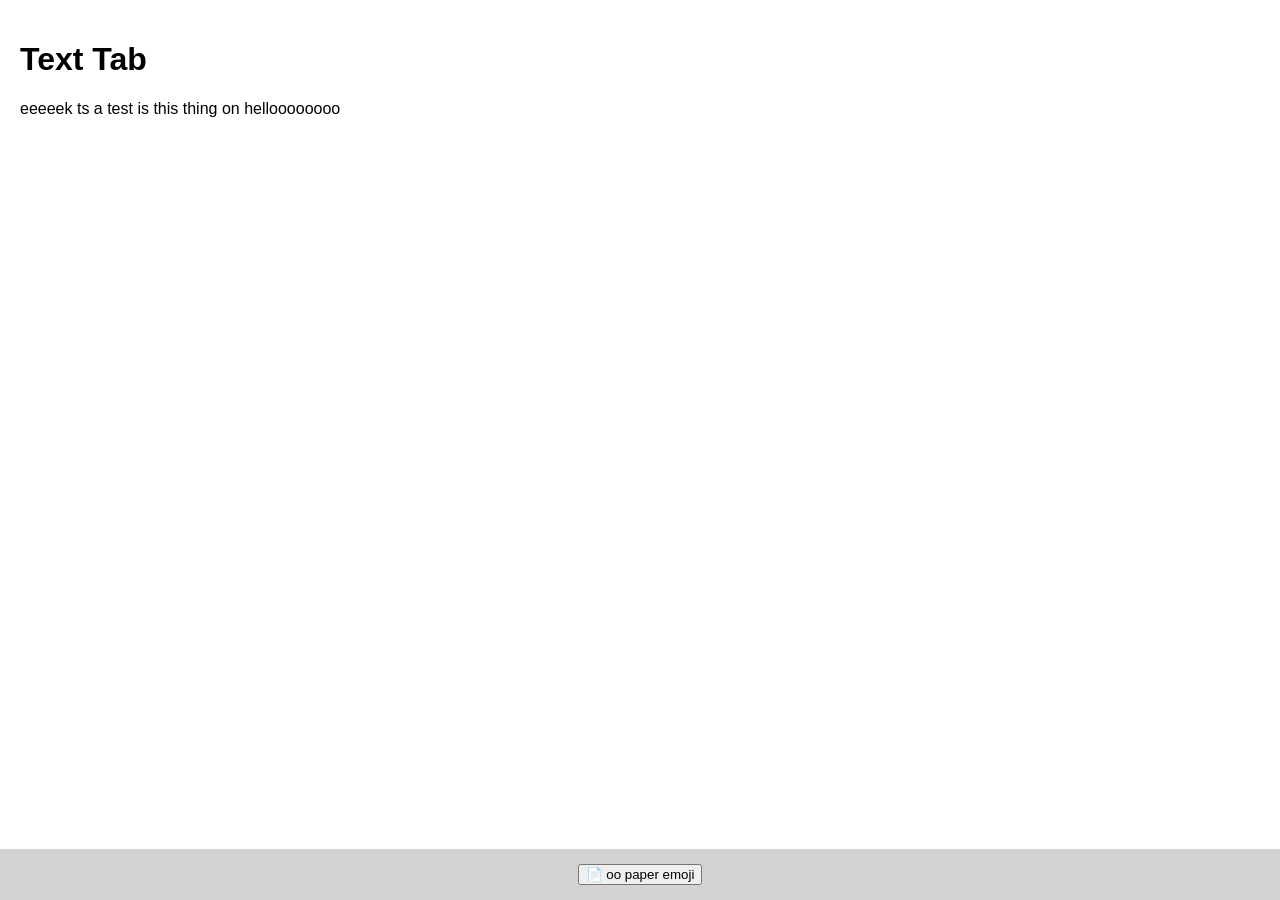
==== index.html @ fd5c5e62 "readme update + quick page 1 setup" ====
<!DOCTYPE html>
<html>
<head>
    <title>My First App</title>
    <link rel="stylesheet" href="style.css">
</head>

<body>
    <div class="app">
        <main>
            <h1>Text Tab</h1>
            <p>eeeeek ts a test is this thing on helloooooooo</p>
        </main>

        <nav>
            <button>📄 oo paper emoji</button>
        </nav>
    </div>
</body>
</html>
---- style.css ----
body {
    font-family: Arial, sans-serif;
    margin: 0;
}

.app {
    height: 100dvh;
    display: flex;
    flex-direction: column;
}

main {
    flex: 1;
    padding: 20px;
    overflow-y: auto;
}

nav {
    display: flex;
    justify-content: center;
    padding: 15px;
    background-color: lightgray;
}
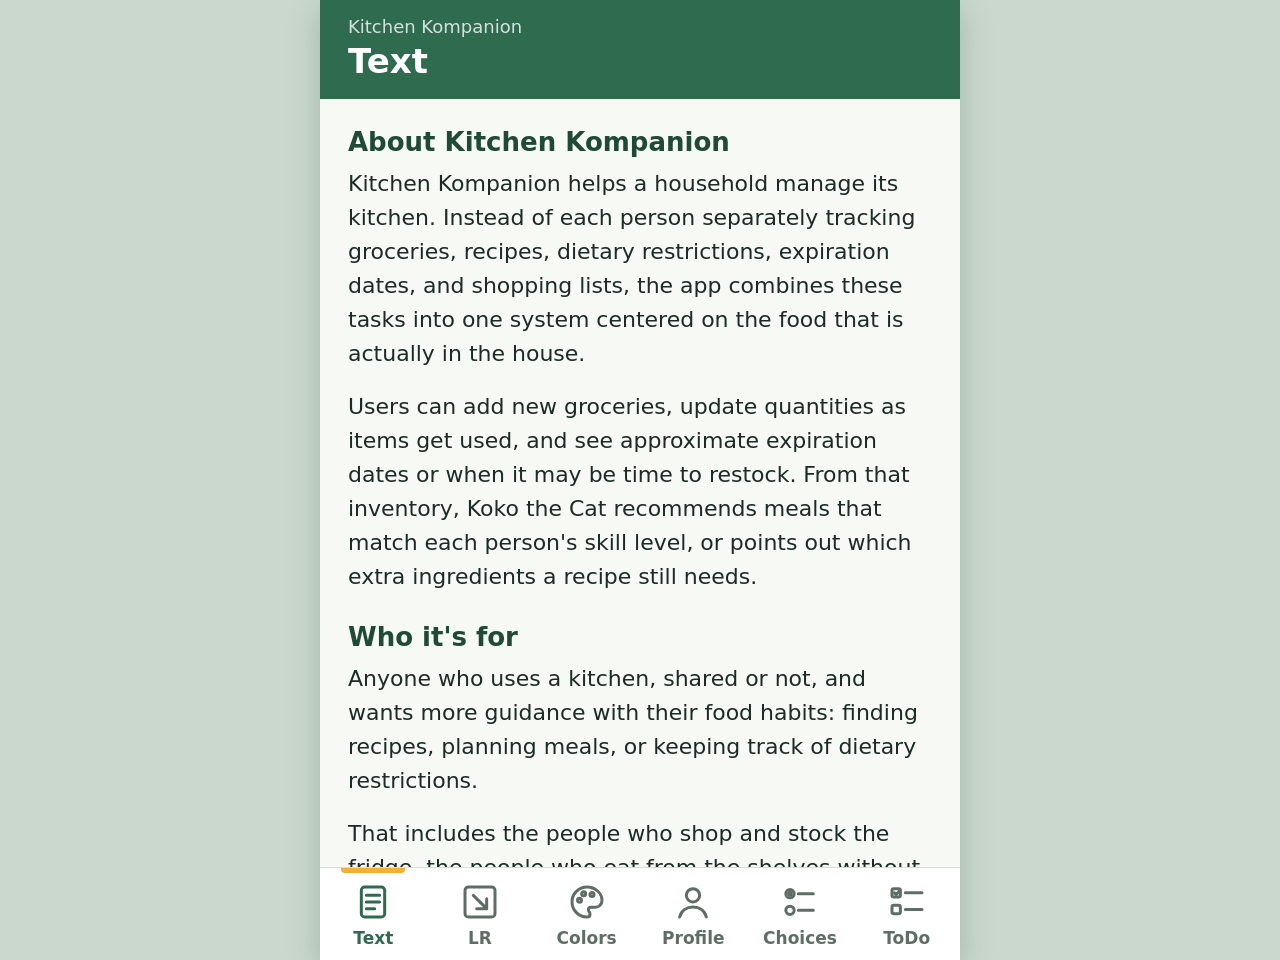
==== commit e17a0b13: "Tabs 3 (colors) and 4 (profile)" ====
--- a/index.html
+++ b/index.html
@@ -1,21 +1,139 @@
+<!DOCTYPE html>
+<html lang="en">
+<head>
+  <meta charset="UTF-8">
+  <meta name="viewport" content="width=device-width, initial-scale=1">
+  <title>Kitchen Kompanion – P1.2 Tabs</title>
+  <link rel="stylesheet" href="style.css">
+</head>
+<body>
+  <div class="device">
+    <header class="app-bar">
+      <span class="app-name">Kitchen Kompanion</span>
+      <h1 id="screen-title">Text</h1>
+    </header>
 
-<!DOCTYPE html>
-<html>
-<head>
-    <title>My First App</title>
-    <link rel="stylesheet" href="style.css">
-</head>
+    <main class="content">
 
-<body>
-    <div class="app">
-        <main>
-            <h1>Text Tab</h1>
-            <p>eeeeek ts a test is this thing on helloooooooo</p>
-        </main>
+      <!-- ========== TAB 1: Text (owner: ____) ========== -->
+      <section id="tab-text" class="panel active" aria-labelledby="screen-title">
+        <h2>About Kitchen Kompanion</h2>
+        <p>Kitchen Kompanion helps a household manage its kitchen. Instead of each person separately tracking groceries, recipes, dietary restrictions, expiration dates, and shopping lists, the app combines these tasks into one system centered on the food that is actually in the house.</p>
+        <p>Users can add new groceries, update quantities as items get used, and see approximate expiration dates or when it may be time to restock. From that inventory, Koko the Cat recommends meals that match each person's skill level, or points out which extra ingredients a recipe still needs.</p>
+        <h2>Who it's for</h2>
+        <p>Anyone who uses a kitchen, shared or not, and wants more guidance with their food habits: finding recipes, planning meals, or keeping track of dietary restrictions.</p>
+        <p>That includes the people who shop and stock the fridge, the people who eat from the shelves without managing them, and children old enough to grab a snack but not old enough to track what they can safely have.</p>
+        <p>A college senior sharing a fridge with three roommates needs to know which food is theirs, which is shared, and which is off limits. An adult with a newly diagnosed digestive condition needs help finding recipes that fit what they can eat now.</p>
+        <p>A middle schooler home alone after school wants to know which snacks they can make without asking a parent or using dangerous equipment. A guardian cooking for a family of five needs help planning the week's meals and a reminder when groceries run low.</p>
+        <h2>Why it matters</h2>
+        <p>When kitchen information is scattered, food goes to waste, duplicate items get bought, and roommates argue over whose groceries are whose. Connecting inventory to shopping lists and recipe suggestions helps people use what they already have and see what they still need.</p>
+        <h2>Privacy</h2>
+        <p>The inventory is shared by design, since everyone who uses the fridge needs to see what's in it. Dietary preferences are not. Restrictions are tied to a single profile, are only visible while that profile is in use, and never require a reason.</p>
+        <p>The app tracks food, not people: no calorie counts, weight, or eating history. Child profiles enforce restrictions rather than log habits.</p>
+        <p class="end-note">You've reached the end of the page.</p>
+      </section>
 
-        <nav>
-            <button>📄 oo paper emoji</button>
-        </nav>
-    </div>
+      <!-- ========== TAB 2: LR (owner: ____) ========== -->
+      <section id="tab-lr" class="panel" aria-labelledby="screen-title">
+        <p class="down-here">Down Here</p>
+      </section>
+
+      <!-- ========== TAB 3: Colors (owner: ____) ========== -->
+      <section id="tab-colors" class="panel" aria-labelledby="screen-title">
+        <p class="color-line line-yellow">Black n yellow black n yellow black n yellow</p>
+        <p class="color-line line-purple">this is purple text on a yellow background :D</p>
+        <h2 class="chart-title">Fridge Contents</h2>
+        <div class="chart-box">
+          <canvas id="pie" role="img" aria-label="Pie chart of fridge contents by category"></canvas>
+        </div>
+      </section>
+
+      <!-- ========== TAB 4: Profile (owner: ____) ========== -->
+      <section id="tab-profile" class="panel" aria-labelledby="screen-title">
+        <div class="profile">
+          <!-- SmileyFace.png must be saved in this same folder (no linking to course servers) -->
+          <button id="smiley-btn" class="smiley-btn" aria-haspopup="dialog">
+            <img src="SmileyFace.png" alt="Smiley face. Tap for a message.">
+          </button>
+          <p class="profile-name"><b>Mayuri Sodi</b></p>
+        </div>
+        <div id="notice" class="notice-backdrop" hidden>
+          <div class="notice" role="dialog" aria-modal="true" aria-labelledby="notice-title">
+            <h2 id="notice-title">Hellooo!</h2>
+            <p>I'm Verity, your personal helper friend! Ask me anything! I Know everything!</p>
+            <button id="notice-close" class="btn">Close</button>
+          </div>
+        </div>
+      </section>
+
+      <!-- ========== TAB 5: Choices (owner: ____) ========== -->
+      <section id="tab-choices" class="panel" aria-labelledby="screen-title">
+        <fieldset class="field">
+          <legend>Cooking skill</legend>
+          <label class="radio"><input type="radio" name="skill" value="beginner" checked> Beginner</label>
+          <label class="radio"><input type="radio" name="skill" value="intermediate"> Intermediate</label>
+          <label class="radio"><input type="radio" name="skill" value="advanced"> Advanced</label>
+        </fieldset>
+        <div class="field">
+          <label for="meal" class="field-label">Meal</label>
+          <select id="meal">
+            <option value="breakfast">Breakfast</option>
+            <option value="lunch">Lunch</option>
+            <option value="dinner" selected>Dinner</option>
+            <option value="snack">Snack</option>
+          </select>
+        </div>
+        <button id="choices-btn" class="btn">Show my pick</button>
+        <p id="choices-output" class="output" aria-live="polite"></p>
+      </section>
+
+      <!-- ========== TAB 6: ToDo (owner: ____) ========== -->
+      <section id="tab-todo" class="panel" aria-labelledby="screen-title">
+        <div class="todo-add">
+          <label for="todo-input" class="sr-only">New item</label>
+          <input id="todo-input" type="text" placeholder="Add an item, e.g. buy eggs" autocomplete="off">
+          <button id="todo-add-btn" class="btn">Add</button>
+        </div>
+        <ul id="todo-list" class="todo-list"></ul>
+        <p id="todo-empty" class="todo-empty" hidden>Nothing on the list. Type an item above and tap Add.</p>
+      </section>
+
+    </main>
+
+    <!-- ========== Bottom tab bar (shared) ========== -->
+    <nav class="tab-bar" aria-label="Tabs">
+      <button class="tab active" data-tab="tab-text" data-title="Text" aria-current="page">
+        <svg viewBox="0 0 24 24" aria-hidden="true"><rect x="5" y="3" width="14" height="18" rx="2"/><path d="M8 8h8M8 12h8M8 16h5"/></svg>
+        <span>Text</span>
+      </button>
+      <button class="tab" data-tab="tab-lr" data-title="LR">
+        <svg viewBox="0 0 24 24" aria-hidden="true"><rect x="3" y="3" width="18" height="18" rx="2"/><path d="M8 8l8 8M16 10v6h-6"/></svg>
+        <span>LR</span>
+      </button>
+      <button class="tab" data-tab="tab-colors" data-title="Colors">
+        <svg viewBox="0 0 24 24" aria-hidden="true"><path d="M12 3a9 9 0 1 0 0 18c1.2 0 1.8-.8 1.8-1.7 0-1.3-1-1.6-1-2.6 0-.9.7-1.6 1.7-1.6H17a4 4 0 0 0 4-4c0-4.4-4-8.1-9-8.1z"/><circle cx="7.5" cy="11" r="1.2"/><circle cx="10" cy="7" r="1.2"/><circle cx="15" cy="7.5" r="1.2"/></svg>
+        <span>Colors</span>
+      </button>
+      <button class="tab" data-tab="tab-profile" data-title="Profile">
+        <svg viewBox="0 0 24 24" aria-hidden="true"><circle cx="12" cy="8" r="4"/><path d="M4 21c1-4 4.3-6 8-6s7 2 8 6"/></svg>
+        <span>Profile</span>
+      </button>
+      <button class="tab" data-tab="tab-choices" data-title="Choices">
+        <svg viewBox="0 0 24 24" aria-hidden="true"><circle cx="6" cy="7" r="2.5"/><circle cx="6" cy="7" r=".8" class="fill"/><circle cx="6" cy="17" r="2.5"/><path d="M11 7h9M11 17h9"/></svg>
+        <span>Choices</span>
+      </button>
+      <button class="tab" data-tab="tab-todo" data-title="ToDo">
+        <svg viewBox="0 0 24 24" aria-hidden="true"><rect x="3" y="4" width="5" height="5" rx="1"/><path d="M4.5 6.5l1 1 2-2"/><rect x="3" y="14" width="5" height="5" rx="1"/><path d="M11 6.5h10M11 16.5h10"/></svg>
+        <span>ToDo</span>
+      </button>
+    </nav>
+  </div>
+
+  <!-- Chart.js v4.5.1 + chartjs-plugin-datalabels v2.2.0 (MIT), from the CMSC434 P1.2 example code.
+       Saved locally in lib/ so the app runs offline. Sources:
+       https://www.chartjs.org  and  https://chartjs-plugin-datalabels.netlify.app -->
+  <script src="lib/chart.umd.min.js"></script>
+  <script src="lib/chartjs-plugin-datalabels.js"></script>
+  <script src="app.js"></script>
 </body>
 </html>
--- a/style.css
+++ b/style.css
@@ -1,24 +1,214 @@
+/* =========================================================
+   Kitchen Kompanion – P1.2 tab prototype
+   Device: 640x960 div, per the Fall 2026 CMSC434 device specs
+   (8.3" diagonal tablet). Zoom Chrome so it appears ~8.3" diagonal.
+   ========================================================= */
+:root {
+  --device-w: 640px;
+  --device-h: 960px;
+
+  --basil: #2F6B4F;      /* primary */
+  --basil-dark: #1F4A37;
+  --yolk: #F2B134;       /* accent */
+  --leaf: #F6F9F4;       /* app background */
+  --ink: #1D2B24;        /* text */
+  --muted: #5E6E66;
+  --line: #D5DFD7;
+
+  --font: system-ui, -apple-system, "Segoe UI", Roboto, sans-serif;
+}
+
+* { box-sizing: border-box; }
 
 body {
-    font-family: Arial, sans-serif;
-    margin: 0;
-}
-
-.app {
-    height: 100dvh;
-    display: flex;
-    flex-direction: column;
-}
-
-main {
-    flex: 1;
-    padding: 20px;
-    overflow-y: auto;
-}
-
-nav {
-    display: flex;
-    justify-content: center;
-    padding: 15px;
-    background-color: lightgray;
-}
+  margin: 0;
+  min-height: 100vh;
+  display: grid;
+  place-items: center;
+  background: #CBD8CE;
+  font-family: var(--font);
+  color: var(--ink);
+}
+
+/* ---------- Device frame ---------- */
+.device {
+  width: var(--device-w);
+  height: var(--device-h);
+  display: flex;
+  flex-direction: column;
+  background: var(--leaf);
+  overflow: hidden;
+  box-shadow: 0 10px 30px rgba(31, 74, 55, .25);
+}
+
+.app-bar {
+  flex: none;
+  padding: 16px 28px 18px;
+  background: var(--basil);
+  color: #fff;
+}
+.app-name { font-size: 18px; opacity: .8; }
+.app-bar h1 { margin: 4px 0 0; font-size: 34px; font-weight: 700; }
+
+/* Content area: everything between the app bar and the tab bar */
+.content {
+  flex: 1;
+  position: relative;
+  overflow: hidden;            /* only the active panel scrolls */
+}
+.panel {
+  position: absolute;
+  inset: 0;
+  padding: 28px;
+  overflow-y: auto;
+  display: none;
+}
+.panel.active { display: block; }
+
+/* ---------- Bottom tab bar ---------- */
+.tab-bar {
+  flex: none;
+  display: grid;
+  grid-template-columns: repeat(6, 1fr);
+  border-top: 1px solid var(--line);
+  background: #fff;
+}
+.tab {
+  position: relative;
+  display: flex;
+  flex-direction: column;
+  align-items: center;
+  gap: 6px;
+  padding: 14px 0 12px;
+  border: 0;
+  background: none;
+  color: var(--muted);
+  font: 600 17px var(--font);
+  cursor: pointer;
+}
+.tab svg {
+  width: 40px; height: 40px;
+  fill: none; stroke: currentColor; stroke-width: 1.8;
+  stroke-linecap: round; stroke-linejoin: round;
+}
+.tab svg .fill { fill: currentColor; }
+.tab.active { color: var(--basil); }
+.tab.active::before {           /* yolk indicator on the active tab */
+  content: "";
+  position: absolute; top: 0; left: 20%; right: 20%;
+  height: 5px; border-radius: 0 0 4px 4px;
+  background: var(--yolk);
+}
+.tab:focus-visible, .btn:focus-visible, .smiley-btn:focus-visible {
+  outline: 3px solid var(--yolk); outline-offset: 2px;
+}
+
+/* ---------- Shared bits ---------- */
+h2 { font-size: 26px; margin: 28px 0 10px; color: var(--basil-dark); }
+.panel > h2:first-child { margin-top: 0; }
+.btn {
+  border: 0; border-radius: 12px;
+  padding: 16px 28px;
+  background: var(--basil); color: #fff;
+  font: 600 22px var(--font);
+  cursor: pointer;
+}
+.btn:active { background: var(--basil-dark); }
+.sr-only {
+  position: absolute; width: 1px; height: 1px;
+  overflow: hidden; clip: rect(0 0 0 0); white-space: nowrap;
+}
+
+/* ---------- TAB 1: Text ---------- */
+#tab-text p { line-height: 1.55; margin: 0 0 18px; font-size: 22px; max-width: 34em; }
+#tab-text .end-note { color: var(--muted); font-style: italic; }
+
+/* ---------- TAB 2: LR ---------- */
+#tab-lr .down-here {
+  position: absolute;
+  right: 28px;
+  bottom: 24px;
+  margin: 0;
+  font-size: 28px;
+  font-weight: 700;
+}
+
+/* ---------- TAB 3: Colors ---------- */
+.color-line { margin: 0 0 12px; padding: 16px 20px; font-size: 26px; font-weight: 700; }
+.line-yellow { color: yellow; background-color: black; }
+.line-purple { color: purple; background-color: yellow; }
+.chart-title { margin-top: 28px; }
+.chart-box { position: relative; width: 100%; height: 480px; }
+
+/* ---------- TAB 4: Profile ---------- */
+.profile {
+  height: 100%;
+  display: flex; flex-direction: column;
+  align-items: center; justify-content: center;
+  text-align: center;
+}
+.smiley-btn { border: 0; padding: 0; background: none; cursor: pointer; border-radius: 50%; }
+.smiley-btn img { display: block; width: 300px; height: 300px; object-fit: contain; }
+.profile-name { margin: 24px 0 0; font-size: 34px; }
+
+.notice-backdrop {
+  position: absolute; inset: 0;
+  display: grid; place-items: center;
+  background: rgba(29, 43, 36, .45);
+}
+.notice-backdrop[hidden] { display: none; }
+.notice {
+  width: 70%;
+  padding: 32px;
+  border-radius: 18px;
+  font-size: 24px;
+  background: #fff;
+  text-align: center;
+  box-shadow: 0 8px 24px rgba(0,0,0,.2);
+}
+.notice h2 { margin: 0 0 10px; font-size: 30px; }
+.notice p { margin: 0 0 24px; }
+
+/* ---------- TAB 5: Choices ---------- */
+.field { margin: 0 0 30px; border: 0; padding: 0; }
+.field legend, .field-label {
+  display: block; margin-bottom: 12px;
+  font-size: 24px; font-weight: 700; color: var(--basil-dark);
+}
+.radio { display: flex; align-items: center; gap: 16px; padding: 12px 0; font-size: 24px; }
+.radio input { width: 30px; height: 30px; accent-color: var(--basil); }
+#meal {
+  width: 100%; padding: 16px;
+  border: 1px solid var(--line); border-radius: 12px;
+  background: #fff; font: 24px var(--font);
+}
+.output {
+  margin-top: 28px; padding: 20px;
+  border-left: 6px solid var(--yolk);
+  background: #fff; line-height: 1.45; font-size: 24px;
+}
+.output:empty { display: none; }
+
+/* ---------- TAB 6: ToDo ---------- */
+.todo-add { display: flex; gap: 12px; margin-bottom: 20px; }
+#todo-input {
+  flex: 1; min-width: 0;
+  padding: 16px; border: 1px solid var(--line); border-radius: 12px;
+  font: 24px var(--font);
+}
+.todo-list { list-style: none; padding: 0; margin: 0; }
+.todo-item {
+  display: flex; align-items: center; gap: 16px;
+  padding: 18px 6px;
+  border-bottom: 1px solid var(--line);
+}
+.todo-item label { flex: 1; display: flex; align-items: center; gap: 16px; font-size: 24px; }
+.todo-item input[type="checkbox"] { width: 30px; height: 30px; accent-color: var(--basil); }
+.todo-item.done span { text-decoration: line-through; color: var(--muted); }
+.todo-delete {
+  border: 0; background: none; cursor: pointer;
+  width: 52px; height: 52px; border-radius: 10px;
+  font-size: 34px; line-height: 1; color: #B3261E;
+}
+.todo-delete:hover { background: #FBE9E7; }
+.todo-empty { color: var(--muted); text-align: center; margin-top: 40px; font-size: 22px; }
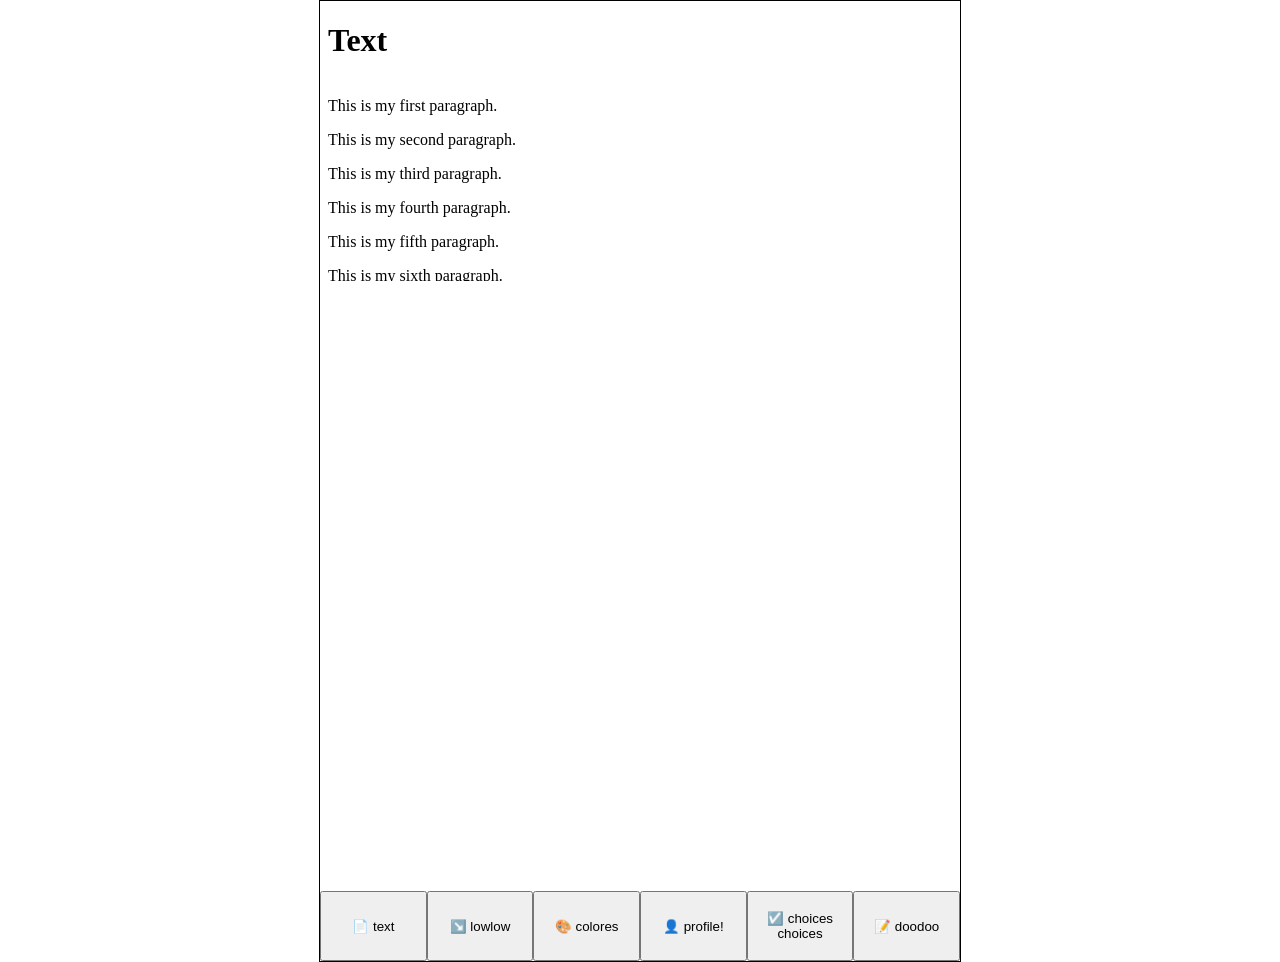
==== commit 70f9bd61: "Added tabs 1 and 2 + framework for other tabs" ====
--- a/index.html
+++ b/index.html
@@ -1,139 +1,26 @@
 <!DOCTYPE html>
-<html lang="en">
+<html>
 <head>
-  <meta charset="UTF-8">
-  <meta name="viewport" content="width=device-width, initial-scale=1">
-  <title>Kitchen Kompanion – P1.2 Tabs</title>
-  <link rel="stylesheet" href="style.css">
+    <title>CMSC434</title>
+    <link rel="stylesheet" href="style.css">
 </head>
+
 <body>
-  <div class="device">
-    <header class="app-bar">
-      <span class="app-name">Kitchen Kompanion</span>
-      <h1 id="screen-title">Text</h1>
-    </header>
+    <div class="app">
 
-    <main class="content">
+        <iframe id="content" src="tab1.html"></iframe>
 
-      <!-- ========== TAB 1: Text (owner: ____) ========== -->
-      <section id="tab-text" class="panel active" aria-labelledby="screen-title">
-        <h2>About Kitchen Kompanion</h2>
-        <p>Kitchen Kompanion helps a household manage its kitchen. Instead of each person separately tracking groceries, recipes, dietary restrictions, expiration dates, and shopping lists, the app combines these tasks into one system centered on the food that is actually in the house.</p>
-        <p>Users can add new groceries, update quantities as items get used, and see approximate expiration dates or when it may be time to restock. From that inventory, Koko the Cat recommends meals that match each person's skill level, or points out which extra ingredients a recipe still needs.</p>
-        <h2>Who it's for</h2>
-        <p>Anyone who uses a kitchen, shared or not, and wants more guidance with their food habits: finding recipes, planning meals, or keeping track of dietary restrictions.</p>
-        <p>That includes the people who shop and stock the fridge, the people who eat from the shelves without managing them, and children old enough to grab a snack but not old enough to track what they can safely have.</p>
-        <p>A college senior sharing a fridge with three roommates needs to know which food is theirs, which is shared, and which is off limits. An adult with a newly diagnosed digestive condition needs help finding recipes that fit what they can eat now.</p>
-        <p>A middle schooler home alone after school wants to know which snacks they can make without asking a parent or using dangerous equipment. A guardian cooking for a family of five needs help planning the week's meals and a reminder when groceries run low.</p>
-        <h2>Why it matters</h2>
-        <p>When kitchen information is scattered, food goes to waste, duplicate items get bought, and roommates argue over whose groceries are whose. Connecting inventory to shopping lists and recipe suggestions helps people use what they already have and see what they still need.</p>
-        <h2>Privacy</h2>
-        <p>The inventory is shared by design, since everyone who uses the fridge needs to see what's in it. Dietary preferences are not. Restrictions are tied to a single profile, are only visible while that profile is in use, and never require a reason.</p>
-        <p>The app tracks food, not people: no calorie counts, weight, or eating history. Child profiles enforce restrictions rather than log habits.</p>
-        <p class="end-note">You've reached the end of the page.</p>
-      </section>
+        <nav>
+            <button onclick="openTab('tab1.html')">📄 text</button>
+            <button onclick="openTab('tab2.html')">↘️ lowlow</button>
+            <button>🎨 colores </button>
+            <button>👤 profile!</button>
+            <button>☑️ choices choices</button>
+            <button>📝 doodoo</button>
+        </nav>
 
-      <!-- ========== TAB 2: LR (owner: ____) ========== -->
-      <section id="tab-lr" class="panel" aria-labelledby="screen-title">
-        <p class="down-here">Down Here</p>
-      </section>
+    </div>
 
-      <!-- ========== TAB 3: Colors (owner: ____) ========== -->
-      <section id="tab-colors" class="panel" aria-labelledby="screen-title">
-        <p class="color-line line-yellow">Black n yellow black n yellow black n yellow</p>
-        <p class="color-line line-purple">this is purple text on a yellow background :D</p>
-        <h2 class="chart-title">Fridge Contents</h2>
-        <div class="chart-box">
-          <canvas id="pie" role="img" aria-label="Pie chart of fridge contents by category"></canvas>
-        </div>
-      </section>
-
-      <!-- ========== TAB 4: Profile (owner: ____) ========== -->
-      <section id="tab-profile" class="panel" aria-labelledby="screen-title">
-        <div class="profile">
-          <!-- SmileyFace.png must be saved in this same folder (no linking to course servers) -->
-          <button id="smiley-btn" class="smiley-btn" aria-haspopup="dialog">
-            <img src="SmileyFace.png" alt="Smiley face. Tap for a message.">
-          </button>
-          <p class="profile-name"><b>Mayuri Sodi</b></p>
-        </div>
-        <div id="notice" class="notice-backdrop" hidden>
-          <div class="notice" role="dialog" aria-modal="true" aria-labelledby="notice-title">
-            <h2 id="notice-title">Hellooo!</h2>
-            <p>I'm Verity, your personal helper friend! Ask me anything! I Know everything!</p>
-            <button id="notice-close" class="btn">Close</button>
-          </div>
-        </div>
-      </section>
-
-      <!-- ========== TAB 5: Choices (owner: ____) ========== -->
-      <section id="tab-choices" class="panel" aria-labelledby="screen-title">
-        <fieldset class="field">
-          <legend>Cooking skill</legend>
-          <label class="radio"><input type="radio" name="skill" value="beginner" checked> Beginner</label>
-          <label class="radio"><input type="radio" name="skill" value="intermediate"> Intermediate</label>
-          <label class="radio"><input type="radio" name="skill" value="advanced"> Advanced</label>
-        </fieldset>
-        <div class="field">
-          <label for="meal" class="field-label">Meal</label>
-          <select id="meal">
-            <option value="breakfast">Breakfast</option>
-            <option value="lunch">Lunch</option>
-            <option value="dinner" selected>Dinner</option>
-            <option value="snack">Snack</option>
-          </select>
-        </div>
-        <button id="choices-btn" class="btn">Show my pick</button>
-        <p id="choices-output" class="output" aria-live="polite"></p>
-      </section>
-
-      <!-- ========== TAB 6: ToDo (owner: ____) ========== -->
-      <section id="tab-todo" class="panel" aria-labelledby="screen-title">
-        <div class="todo-add">
-          <label for="todo-input" class="sr-only">New item</label>
-          <input id="todo-input" type="text" placeholder="Add an item, e.g. buy eggs" autocomplete="off">
-          <button id="todo-add-btn" class="btn">Add</button>
-        </div>
-        <ul id="todo-list" class="todo-list"></ul>
-        <p id="todo-empty" class="todo-empty" hidden>Nothing on the list. Type an item above and tap Add.</p>
-      </section>
-
-    </main>
-
-    <!-- ========== Bottom tab bar (shared) ========== -->
-    <nav class="tab-bar" aria-label="Tabs">
-      <button class="tab active" data-tab="tab-text" data-title="Text" aria-current="page">
-        <svg viewBox="0 0 24 24" aria-hidden="true"><rect x="5" y="3" width="14" height="18" rx="2"/><path d="M8 8h8M8 12h8M8 16h5"/></svg>
-        <span>Text</span>
-      </button>
-      <button class="tab" data-tab="tab-lr" data-title="LR">
-        <svg viewBox="0 0 24 24" aria-hidden="true"><rect x="3" y="3" width="18" height="18" rx="2"/><path d="M8 8l8 8M16 10v6h-6"/></svg>
-        <span>LR</span>
-      </button>
-      <button class="tab" data-tab="tab-colors" data-title="Colors">
-        <svg viewBox="0 0 24 24" aria-hidden="true"><path d="M12 3a9 9 0 1 0 0 18c1.2 0 1.8-.8 1.8-1.7 0-1.3-1-1.6-1-2.6 0-.9.7-1.6 1.7-1.6H17a4 4 0 0 0 4-4c0-4.4-4-8.1-9-8.1z"/><circle cx="7.5" cy="11" r="1.2"/><circle cx="10" cy="7" r="1.2"/><circle cx="15" cy="7.5" r="1.2"/></svg>
-        <span>Colors</span>
-      </button>
-      <button class="tab" data-tab="tab-profile" data-title="Profile">
-        <svg viewBox="0 0 24 24" aria-hidden="true"><circle cx="12" cy="8" r="4"/><path d="M4 21c1-4 4.3-6 8-6s7 2 8 6"/></svg>
-        <span>Profile</span>
-      </button>
-      <button class="tab" data-tab="tab-choices" data-title="Choices">
-        <svg viewBox="0 0 24 24" aria-hidden="true"><circle cx="6" cy="7" r="2.5"/><circle cx="6" cy="7" r=".8" class="fill"/><circle cx="6" cy="17" r="2.5"/><path d="M11 7h9M11 17h9"/></svg>
-        <span>Choices</span>
-      </button>
-      <button class="tab" data-tab="tab-todo" data-title="ToDo">
-        <svg viewBox="0 0 24 24" aria-hidden="true"><rect x="3" y="4" width="5" height="5" rx="1"/><path d="M4.5 6.5l1 1 2-2"/><rect x="3" y="14" width="5" height="5" rx="1"/><path d="M11 6.5h10M11 16.5h10"/></svg>
-        <span>ToDo</span>
-      </button>
-    </nav>
-  </div>
-
-  <!-- Chart.js v4.5.1 + chartjs-plugin-datalabels v2.2.0 (MIT), from the CMSC434 P1.2 example code.
-       Saved locally in lib/ so the app runs offline. Sources:
-       https://www.chartjs.org  and  https://chartjs-plugin-datalabels.netlify.app -->
-  <script src="lib/chart.umd.min.js"></script>
-  <script src="lib/chartjs-plugin-datalabels.js"></script>
-  <script src="app.js"></script>
+    <script src="script.js"></script>
 </body>
 </html>
--- a/style.css
+++ b/style.css
@@ -1,214 +1,38 @@
-/* =========================================================
-   Kitchen Kompanion – P1.2 tab prototype
-   Device: 640x960 div, per the Fall 2026 CMSC434 device specs
-   (8.3" diagonal tablet). Zoom Chrome so it appears ~8.3" diagonal.
-   ========================================================= */
-:root {
-  --device-w: 640px;
-  --device-h: 960px;
 
-  --basil: #2F6B4F;      /* primary */
-  --basil-dark: #1F4A37;
-  --yolk: #F2B134;       /* accent */
-  --leaf: #F6F9F4;       /* app background */
-  --ink: #1D2B24;        /* text */
-  --muted: #5E6E66;
-  --line: #D5DFD7;
-
-  --font: system-ui, -apple-system, "Segoe UI", Roboto, sans-serif;
+body {
+    margin: 0;
+    font-family: Arial, sans-serif;
 }
 
-* { box-sizing: border-box; }
-
-body {
-  margin: 0;
-  min-height: 100vh;
-  display: grid;
-  place-items: center;
-  background: #CBD8CE;
-  font-family: var(--font);
-  color: var(--ink);
+.app {
+    width: 100%;
+    max-width: 640px;
+    height: 960px;
+    margin: auto;
+    display: flex;
+    flex-direction: column;
+    border: 1px solid black;
 }
 
-/* ---------- Device frame ---------- */
-.device {
-  width: var(--device-w);
-  height: var(--device-h);
-  display: flex;
-  flex-direction: column;
-  background: var(--leaf);
-  overflow: hidden;
-  box-shadow: 0 10px 30px rgba(31, 74, 55, .25);
+iframe {
+    flex: 1;
+    min-height: 0;
+    width: 100%;
+    border: none;
 }
 
-.app-bar {
-  flex: none;
-  padding: 16px 28px 18px;
-  background: var(--basil);
-  color: #fff;
-}
-.app-name { font-size: 18px; opacity: .8; }
-.app-bar h1 { margin: 4px 0 0; font-size: 34px; font-weight: 700; }
-
-/* Content area: everything between the app bar and the tab bar */
-.content {
-  flex: 1;
-  position: relative;
-  overflow: hidden;            /* only the active panel scrolls */
-}
-.panel {
-  position: absolute;
-  inset: 0;
-  padding: 28px;
-  overflow-y: auto;
-  display: none;
-}
-.panel.active { display: block; }
-
-/* ---------- Bottom tab bar ---------- */
-.tab-bar {
-  flex: none;
-  display: grid;
-  grid-template-columns: repeat(6, 1fr);
-  border-top: 1px solid var(--line);
-  background: #fff;
-}
-.tab {
-  position: relative;
-  display: flex;
-  flex-direction: column;
-  align-items: center;
-  gap: 6px;
-  padding: 14px 0 12px;
-  border: 0;
-  background: none;
-  color: var(--muted);
-  font: 600 17px var(--font);
-  cursor: pointer;
-}
-.tab svg {
-  width: 40px; height: 40px;
-  fill: none; stroke: currentColor; stroke-width: 1.8;
-  stroke-linecap: round; stroke-linejoin: round;
-}
-.tab svg .fill { fill: currentColor; }
-.tab.active { color: var(--basil); }
-.tab.active::before {           /* yolk indicator on the active tab */
-  content: "";
-  position: absolute; top: 0; left: 20%; right: 20%;
-  height: 5px; border-radius: 0 0 4px 4px;
-  background: var(--yolk);
-}
-.tab:focus-visible, .btn:focus-visible, .smiley-btn:focus-visible {
-  outline: 3px solid var(--yolk); outline-offset: 2px;
+nav {
+    display: flex;
+    height: 70px;
 }
 
-/* ---------- Shared bits ---------- */
-h2 { font-size: 26px; margin: 28px 0 10px; color: var(--basil-dark); }
-.panel > h2:first-child { margin-top: 0; }
-.btn {
-  border: 0; border-radius: 12px;
-  padding: 16px 28px;
-  background: var(--basil); color: #fff;
-  font: 600 22px var(--font);
-  cursor: pointer;
+button {
+    flex: 1;
+    cursor: pointer;
 }
-.btn:active { background: var(--basil-dark); }
-.sr-only {
-  position: absolute; width: 1px; height: 1px;
-  overflow: hidden; clip: rect(0 0 0 0); white-space: nowrap;
+button:hover {
+    background-color: lightgray;
 }
-
-/* ---------- TAB 1: Text ---------- */
-#tab-text p { line-height: 1.55; margin: 0 0 18px; font-size: 22px; max-width: 34em; }
-#tab-text .end-note { color: var(--muted); font-style: italic; }
-
-/* ---------- TAB 2: LR ---------- */
-#tab-lr .down-here {
-  position: absolute;
-  right: 28px;
-  bottom: 24px;
-  margin: 0;
-  font-size: 28px;
-  font-weight: 700;
+button:active {
+    background-color: darkgray;
 }
-
-/* ---------- TAB 3: Colors ---------- */
-.color-line { margin: 0 0 12px; padding: 16px 20px; font-size: 26px; font-weight: 700; }
-.line-yellow { color: yellow; background-color: black; }
-.line-purple { color: purple; background-color: yellow; }
-.chart-title { margin-top: 28px; }
-.chart-box { position: relative; width: 100%; height: 480px; }
-
-/* ---------- TAB 4: Profile ---------- */
-.profile {
-  height: 100%;
-  display: flex; flex-direction: column;
-  align-items: center; justify-content: center;
-  text-align: center;
-}
-.smiley-btn { border: 0; padding: 0; background: none; cursor: pointer; border-radius: 50%; }
-.smiley-btn img { display: block; width: 300px; height: 300px; object-fit: contain; }
-.profile-name { margin: 24px 0 0; font-size: 34px; }
-
-.notice-backdrop {
-  position: absolute; inset: 0;
-  display: grid; place-items: center;
-  background: rgba(29, 43, 36, .45);
-}
-.notice-backdrop[hidden] { display: none; }
-.notice {
-  width: 70%;
-  padding: 32px;
-  border-radius: 18px;
-  font-size: 24px;
-  background: #fff;
-  text-align: center;
-  box-shadow: 0 8px 24px rgba(0,0,0,.2);
-}
-.notice h2 { margin: 0 0 10px; font-size: 30px; }
-.notice p { margin: 0 0 24px; }
-
-/* ---------- TAB 5: Choices ---------- */
-.field { margin: 0 0 30px; border: 0; padding: 0; }
-.field legend, .field-label {
-  display: block; margin-bottom: 12px;
-  font-size: 24px; font-weight: 700; color: var(--basil-dark);
-}
-.radio { display: flex; align-items: center; gap: 16px; padding: 12px 0; font-size: 24px; }
-.radio input { width: 30px; height: 30px; accent-color: var(--basil); }
-#meal {
-  width: 100%; padding: 16px;
-  border: 1px solid var(--line); border-radius: 12px;
-  background: #fff; font: 24px var(--font);
-}
-.output {
-  margin-top: 28px; padding: 20px;
-  border-left: 6px solid var(--yolk);
-  background: #fff; line-height: 1.45; font-size: 24px;
-}
-.output:empty { display: none; }
-
-/* ---------- TAB 6: ToDo ---------- */
-.todo-add { display: flex; gap: 12px; margin-bottom: 20px; }
-#todo-input {
-  flex: 1; min-width: 0;
-  padding: 16px; border: 1px solid var(--line); border-radius: 12px;
-  font: 24px var(--font);
-}
-.todo-list { list-style: none; padding: 0; margin: 0; }
-.todo-item {
-  display: flex; align-items: center; gap: 16px;
-  padding: 18px 6px;
-  border-bottom: 1px solid var(--line);
-}
-.todo-item label { flex: 1; display: flex; align-items: center; gap: 16px; font-size: 24px; }
-.todo-item input[type="checkbox"] { width: 30px; height: 30px; accent-color: var(--basil); }
-.todo-item.done span { text-decoration: line-through; color: var(--muted); }
-.todo-delete {
-  border: 0; background: none; cursor: pointer;
-  width: 52px; height: 52px; border-radius: 10px;
-  font-size: 34px; line-height: 1; color: #B3261E;
-}
-.todo-delete:hover { background: #FBE9E7; }
-.todo-empty { color: var(--muted); text-align: center; margin-top: 40px; font-size: 22px; }
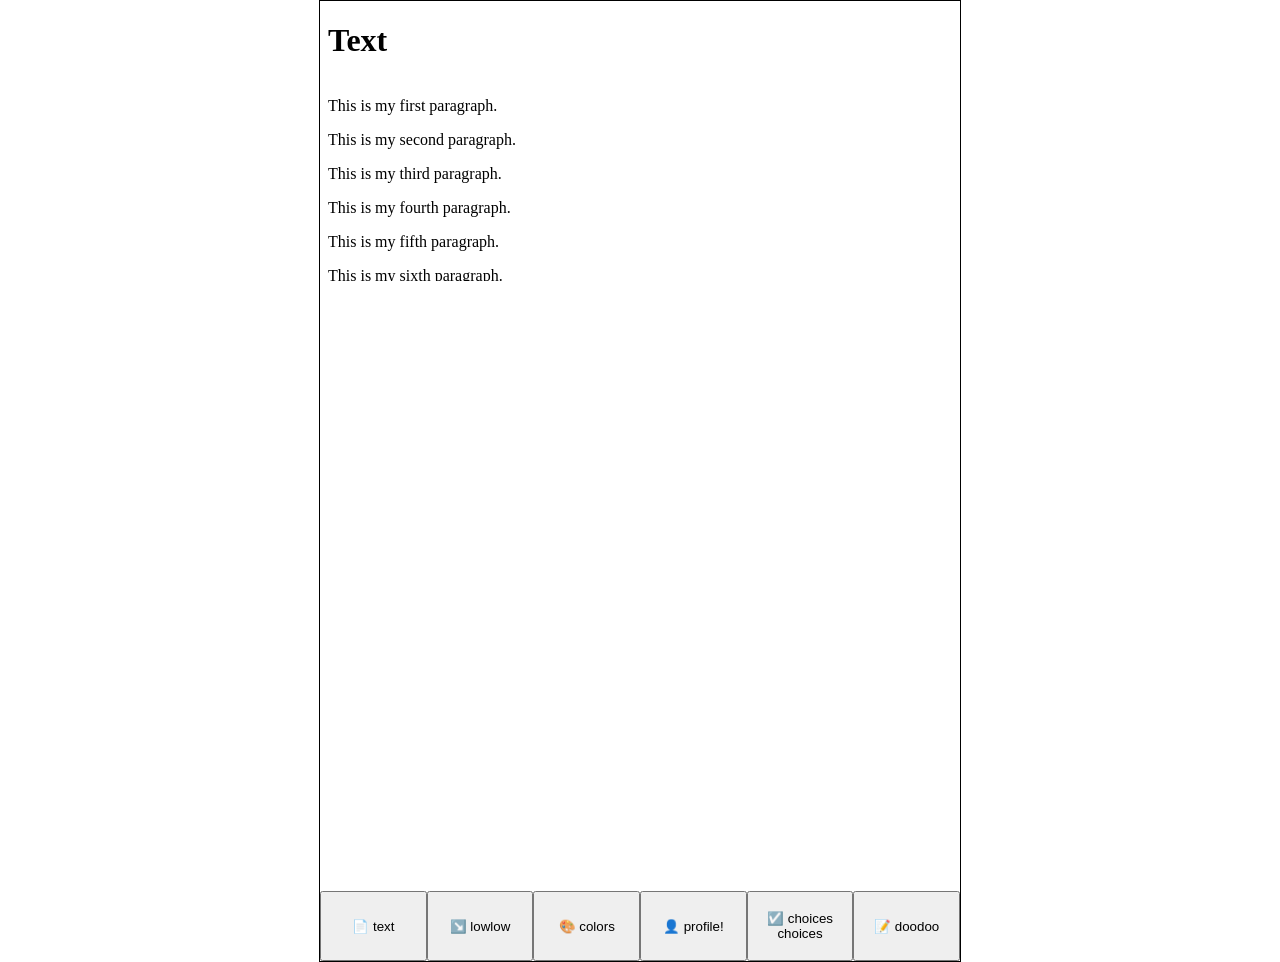
==== commit 57905886: "adding tabs 3+4 to nav" ====
--- a/index.html
+++ b/index.html
@@ -13,8 +13,8 @@
         <nav>
             <button onclick="openTab('tab1.html')">📄 text</button>
             <button onclick="openTab('tab2.html')">↘️ lowlow</button>
-            <button>🎨 colores </button>
-            <button>👤 profile!</button>
+            <button onclick = "openTab('tab3.html')">🎨 colors </button>
+            <button onclick = "openTab('tab4.html')">👤 profile!</button>
             <button>☑️ choices choices</button>
             <button>📝 doodoo</button>
         </nav>
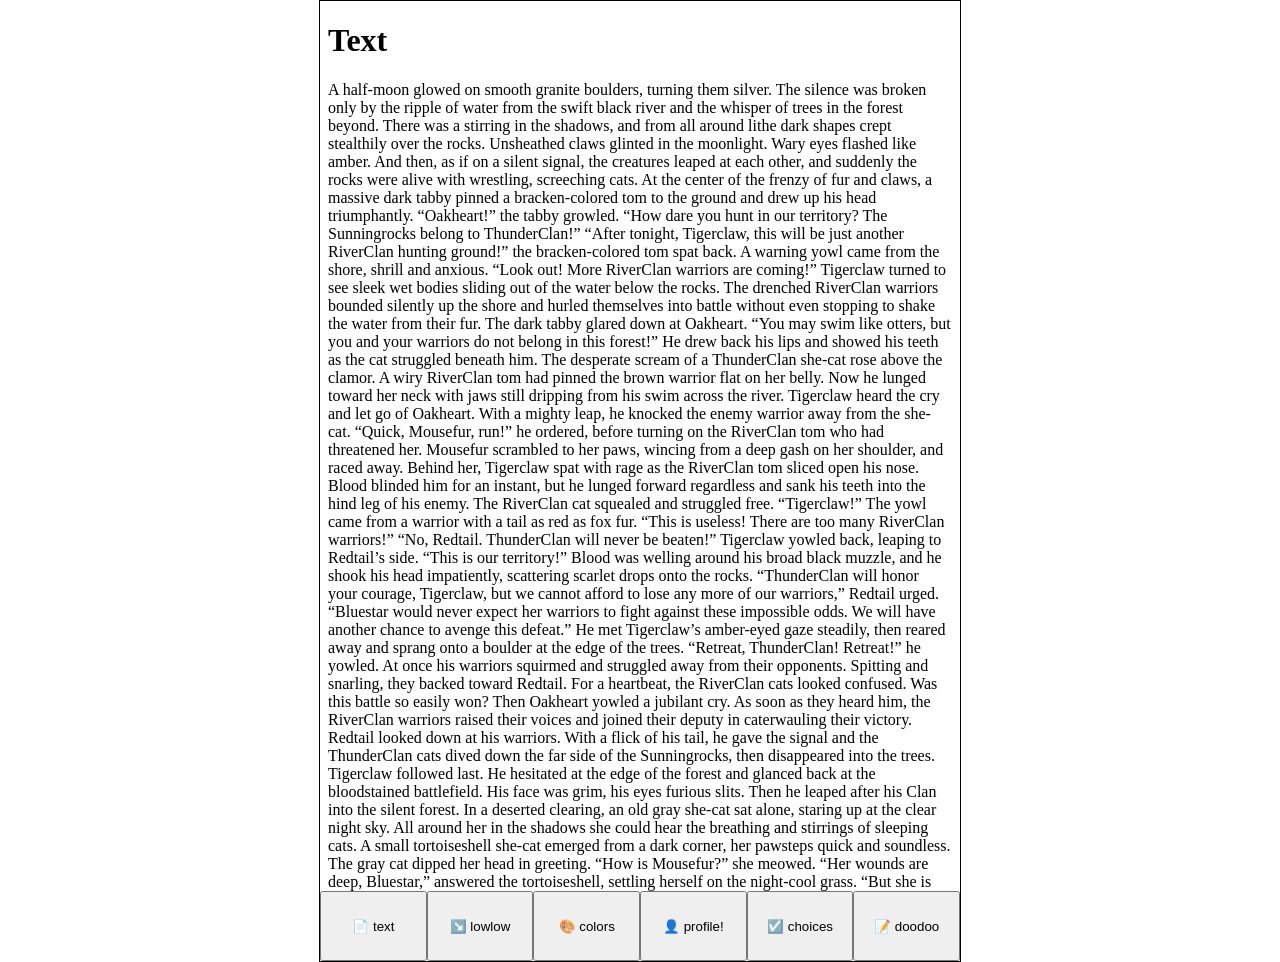
==== commit 2cb2dfe2: "Complete tab5 (choices)" ====
--- a/index.html
+++ b/index.html
@@ -15,8 +15,8 @@
             <button onclick="openTab('tab2.html')">↘️ lowlow</button>
             <button onclick = "openTab('tab3.html')">🎨 colors </button>
             <button onclick = "openTab('tab4.html')">👤 profile!</button>
-            <button>☑️ choices choices</button>
-            <button>📝 doodoo</button>
+            <button onclick = "openTab('tab5.html')">☑️ choices</button>
+            <button onclick = "openTab('tab6.html')">📝 doodoo</button>
         </nav>
 
     </div>
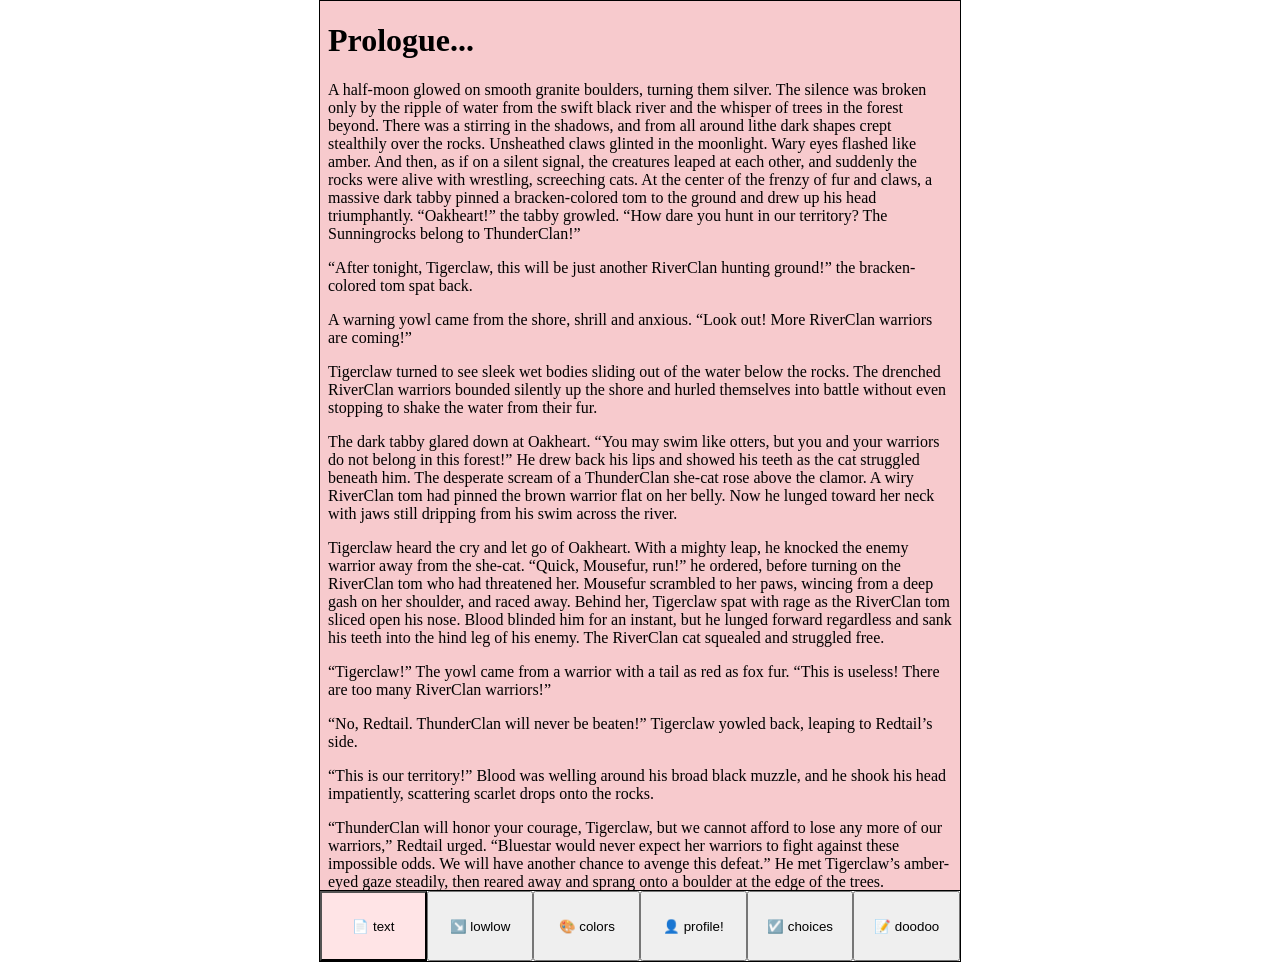
==== commit 3bc6dddb: "button fix" ====
--- a/index.html
+++ b/index.html
@@ -11,12 +11,12 @@
         <iframe id="content" src="tab1.html"></iframe>
 
         <nav>
-            <button onclick="openTab('tab1.html')">📄 text</button>
-            <button onclick="openTab('tab2.html')">↘️ lowlow</button>
-            <button onclick = "openTab('tab3.html')">🎨 colors </button>
-            <button onclick = "openTab('tab4.html')">👤 profile!</button>
-            <button onclick = "openTab('tab5.html')">☑️ choices</button>
-            <button onclick = "openTab('tab6.html')">📝 doodoo</button>
+            <button class = "active" onclick="openTab('tab1.html', this)">📄 text</button>
+            <button onclick="openTab('tab2.html', this)">↘️ lowlow</button>
+            <button onclick = "openTab('tab3.html', this)">🎨 colors </button>
+            <button onclick = "openTab('tab4.html', this)">👤 profile!</button>
+            <button onclick = "openTab('tab5.html', this)">☑️ choices</button>
+            <button onclick = "openTab('tab6.html', this)">📝 doodoo</button>
         </nav>
 
     </div>
--- a/style.css
+++ b/style.css
@@ -36,3 +36,34 @@
 button:active {
     background-color: darkgray;
 }
+
+nav {
+    background-color: white;
+    border-top: 1px solid black;
+}
+
+nav button:nth-child(1).active {
+    background-color: #FFE4E6;
+    flex-shrink: 0;
+}
+
+nav button:nth-child(2).active {
+    background-color: #FFE6CC;
+}
+
+nav button:nth-child(3).active {
+    background-color: #FFF5BF;
+}
+
+nav button:nth-child(4).active {
+    background-color: #DCF5DC;
+}
+
+nav button:nth-child(5).active {
+    background-color: #DCEEFF;
+}
+
+nav button:nth-child(6).active {
+    background-color: #EAE0FF;
+}
+
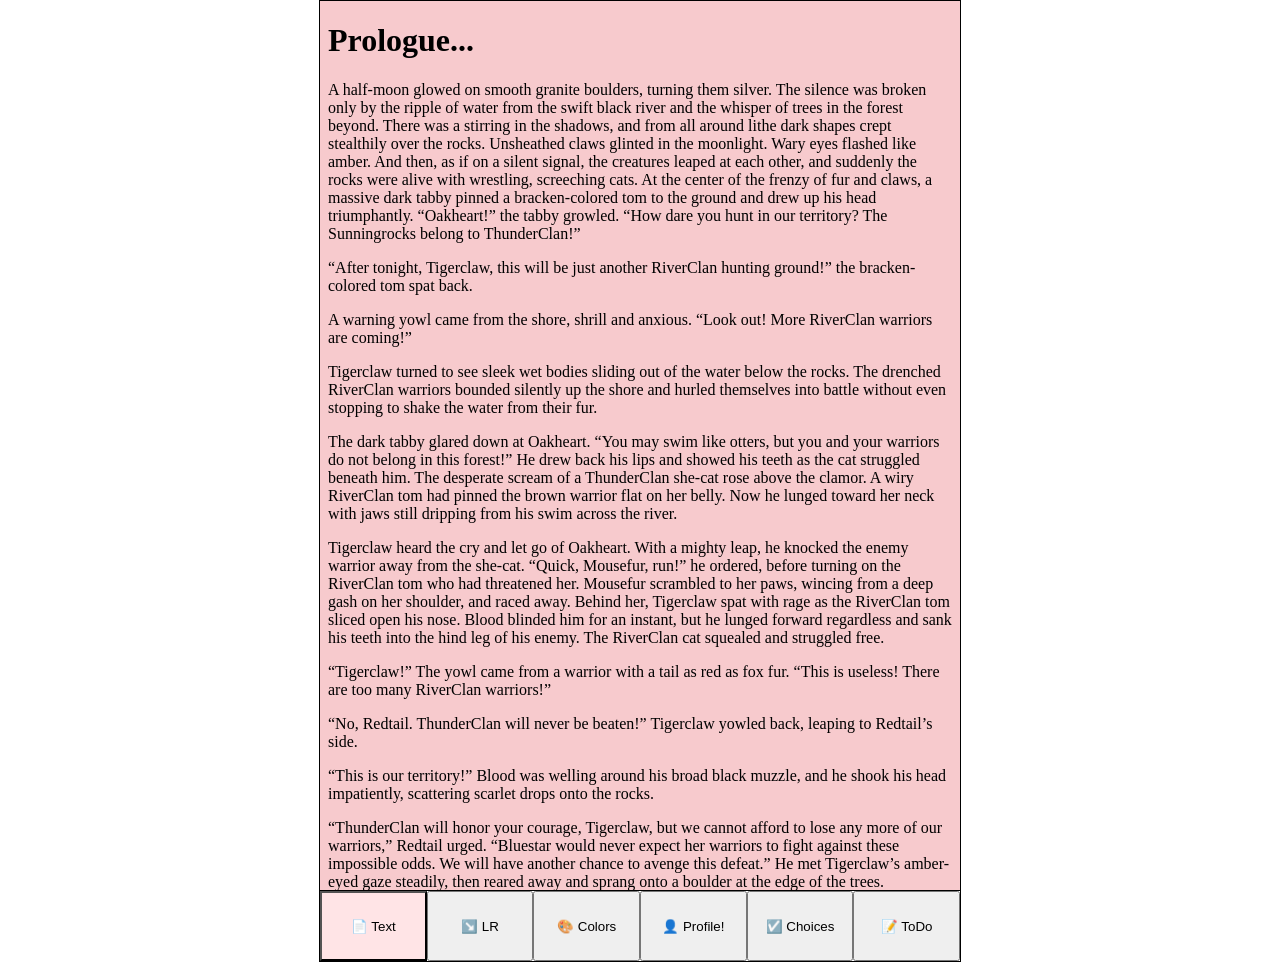
==== commit 032410d0: "Update index.html" ====
--- a/index.html
+++ b/index.html
@@ -3,6 +3,7 @@
 <head>
     <title>CMSC434</title>
     <link rel="stylesheet" href="style.css">
+    <meta charset="UTF-8">
 </head>
 
 <body>
@@ -11,12 +12,12 @@
         <iframe id="content" src="tab1.html"></iframe>
 
         <nav>
-            <button class = "active" onclick="openTab('tab1.html', this)">📄 text</button>
-            <button onclick="openTab('tab2.html', this)">↘️ lowlow</button>
-            <button onclick = "openTab('tab3.html', this)">🎨 colors </button>
-            <button onclick = "openTab('tab4.html', this)">👤 profile!</button>
-            <button onclick = "openTab('tab5.html', this)">☑️ choices</button>
-            <button onclick = "openTab('tab6.html', this)">📝 doodoo</button>
+            <button class = "active" onclick="openTab('tab1.html', this)">📄 Text</button>
+            <button onclick="openTab('tab2.html', this)">↘️ LR</button>
+            <button onclick = "openTab('tab3.html', this)">🎨 Colors </button>
+            <button onclick = "openTab('tab4.html', this)">👤 Profile!</button>
+            <button onclick = "openTab('tab5.html', this)">☑️ Choices</button>
+            <button onclick = "openTab('tab6.html', this)">📝 ToDo</button>
         </nav>
 
     </div>
